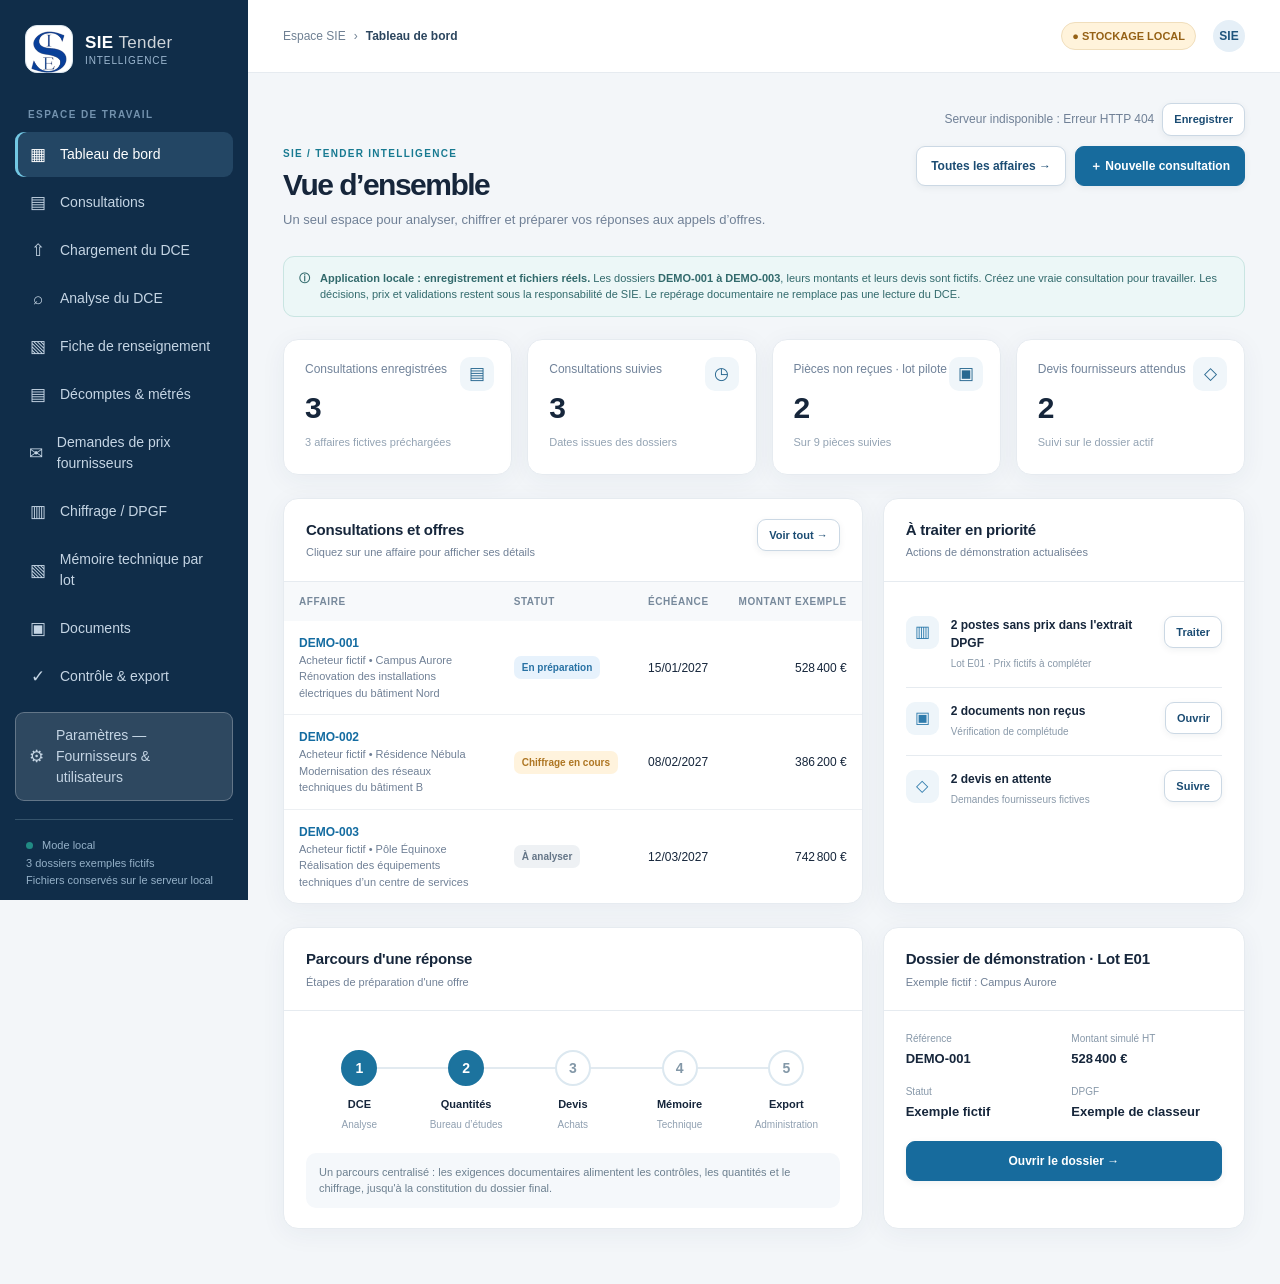
==== static/index.html @ 10ea8c09 "Etat initial du prototype apres nettoyage" ====
<!DOCTYPE html>

<html lang="fr">
<head>
<meta charset="utf-8"/>
<meta content="width=device-width, initial-scale=1" name="viewport"/>
<title>SIE Tender Intelligence · Espace de préparation</title>
<link href="[data-uri]" rel="icon" type="image/png"/>
<style>
:root{--nav:#102d49;--nav2:#173b60;--ink:#16263b;--muted:#708096;--subtle:#9aa9b9;--line:#e6ebf0;--bg:#f3f6f9;--surface:white;--blue:#176ca7;--blue2:#eaf4fc;--teal:#16847c;--green:#147a56;--amber:#b77a23;--red:#bf4b48;--shadow:0 5px 26px rgba(32,59,85,.055);--radius:15px}*{box-sizing:border-box}body{margin:0;background:var(--bg);color:var(--ink);font:14px/1.5 Inter,ui-sans-serif,-apple-system,BlinkMacSystemFont,'Segoe UI',sans-serif}button,input,select{font:inherit}button{cursor:pointer}button:disabled{opacity:.46;cursor:not-allowed}.layout{display:grid;grid-template-columns:248px minmax(0,1fr);min-height:100vh}.side{background:var(--nav);color:#cddbe8;min-height:100vh;position:sticky;top:0;height:100vh;display:flex;flex-direction:column;padding:25px 15px}.brand{display:flex;align-items:center;gap:12px;color:#fff;padding:0 10px 29px}.brandmark{width:48px;height:48px;flex:none;border:1px solid #dce6ee;border-radius:12px;display:grid;place-items:center;padding:4px;background:#fff}.brandmark img{width:100%;height:100%;object-fit:contain;display:block}.brand b{font-size:17px;letter-spacing:.02em}.brand small{font-size:10px;color:#9cb7d0;display:block;margin-top:-2px;letter-spacing:.09em;text-transform:uppercase}.navtitle{color:#7392ae;font-size:10px;letter-spacing:.14em;font-weight:800;margin:5px 13px 10px}.nav{display:flex;flex-direction:column;gap:3px}.nav button{border:0;background:transparent;text-align:left;color:#c5d5e4;width:100%;display:flex;align-items:center;gap:12px;padding:12px 13px;border-radius:9px;font-weight:500}.nav button:hover,.nav button.active{background:#234664;color:white}.nav button.active{box-shadow:inset 3px 0 #72c7e3}.nav .ico{font-size:17px;width:20px;text-align:center;line-height:1}.side-foot{margin-top:auto;border-top:1px solid #35536b;padding:17px 11px 2px;color:#95b1c8;font-size:11px;line-height:1.6}.user-dot{display:inline-block;background:#218b84;width:7px;height:7px;border-radius:50%;margin-right:6px}.main{min-width:0}.top{height:73px;background:#fff;border-bottom:1px solid var(--line);display:flex;align-items:center;justify-content:space-between;padding:0 35px;gap:12px;position:sticky;top:0;z-index:5}.crumb{display:flex;align-items:center;gap:8px;color:#6f8093;font-size:12px}.crumb strong{color:#2c465f;font-weight:650}.top-right{display:flex;align-items:center;gap:17px}.pill{border-radius:100px;background:#fff3db;color:#956115;border:1px solid #f0debc;font-size:11px;font-weight:700;padding:5px 10px;white-space:nowrap}.avatar{width:32px;height:32px;border-radius:50%;background:#e5eff7;color:#1f557d;display:grid;place-items:center;font-weight:700;font-size:12px}.wrap{max-width:1300px;margin:auto;padding:30px 35px 55px}.hero{display:flex;justify-content:space-between;align-items:flex-start;gap:20px;margin-bottom:26px}.kicker{font-weight:750;color:#187a91;text-transform:uppercase;letter-spacing:.13em;font-size:10px;margin:0 0 7px}.hero h1{font-size:30px;letter-spacing:-.05em;line-height:1.13;font-weight:780;margin:0}.hero p{color:var(--muted);margin:9px 0 0;font-size:13px}.btn{border:1px solid #cbd8e4;background:white;color:#1b4c73;border-radius:9px;padding:10px 14px;font-size:12px;font-weight:700;display:inline-flex;align-items:center;justify-content:center;gap:7px;box-shadow:0 2px 7px #102b4310}.btn:hover{background:#f5f9fc}.btn.primary{background:#176b9d;color:white;border-color:#176b9d}.btn.primary:hover{background:#155b85}.btn.sm{padding:7px 11px;font-size:11px}.actions{display:flex;flex-wrap:wrap;gap:9px}.stats{display:grid;grid-template-columns:repeat(4,minmax(0,1fr));gap:15px;margin-bottom:23px}.stat,.card{background:white;border:1px solid var(--line);border-radius:var(--radius);box-shadow:var(--shadow)}.stat{padding:20px 21px;position:relative;min-height:136px;overflow:hidden}.stat .stat-icon{position:absolute;right:17px;top:17px;background:#f0f6fa;color:#296890;width:34px;height:34px;display:grid;place-items:center;border-radius:10px;font-size:17px}.stat p{margin:0 0 15px;color:#71839a;font-size:12px}.stat strong{font-size:30px;line-height:1;letter-spacing:-.04em}.stat span.note{font-size:11px;color:#93a3b3;display:block;margin-top:10px}.cards2{display:grid;grid-template-columns:minmax(0,1.6fr) minmax(290px,1fr);gap:20px}.card{overflow:hidden}.card-head{display:flex;align-items:flex-start;justify-content:space-between;gap:15px;padding:20px 22px;border-bottom:1px solid var(--line)}.card-head h3{margin:0;font-size:15px;font-weight:750;letter-spacing:-.015em}.card-head small{display:block;color:var(--muted);margin-top:3px;font-size:11px}.card-body{padding:20px 22px}.badge{display:inline-flex;align-items:center;gap:5px;border-radius:7px;padding:4px 8px;font-size:10px;font-weight:700;white-space:nowrap}.badge.blue{background:#e7f2fc;color:#2872a4}.badge.green{background:#e6f6ec;color:#187c52}.badge.amber{background:#fff3dd;color:#ae7623}.badge.gray{background:#eef1f4;color:#647587}.badge.red{background:#fae9e8;color:#bd5350}.tiny-dot{width:6px;height:6px;border-radius:50%;background:currentColor;display:inline-block}.table-wrap{overflow-x:auto}table{border-collapse:collapse;width:100%;font-size:12px}th{background:#f7f9fb;text-align:left;font-size:10px;color:#77899b;text-transform:uppercase;letter-spacing:.055em;font-weight:750;padding:12px 15px;white-space:nowrap}td{border-bottom:1px solid #edf0f3;padding:13px 15px;vertical-align:middle}tr:last-child td{border-bottom:0}tr.clickrow{cursor:pointer}tr.clickrow:hover{background:#f7fafc}.small{font-size:11px;color:var(--muted)}.mono{font-variant-numeric:tabular-nums}.strong{font-weight:730}.linklike{color:#146ca1;font-weight:700}.progress{height:7px;background:#eaf0f4;border-radius:10px;overflow:hidden;min-width:74px}.progress>i{height:100%;display:block;background:#3aa99d;border-radius:10px}.progressline{display:flex;gap:10px;align-items:center}.item{padding:14px 0;border-bottom:1px solid var(--line);display:flex;align-items:start;gap:12px}.item:last-child{border:0}.item .bubble{width:33px;height:33px;flex:none;display:grid;place-items:center;background:#eef5fa;border-radius:9px;color:#2e7bac;font-size:16px}.item p{margin:0;font-size:12px;font-weight:690}.item small{color:#8999a9;font-size:10px}.item-right{margin-left:auto}.banner{background:#ecf7f7;border:1px solid #c9e5e2;padding:13px 15px;border-radius:11px;color:#326a6c;display:flex;gap:10px;font-size:11px;margin-bottom:22px;align-items:start}.sectiongap{margin-top:23px}.tabstrip{display:flex;gap:5px;border-bottom:1px solid #e1e9ef;margin:0 0 22px;padding:0 0 12px;flex-wrap:wrap}.tabstrip button{background:transparent;border:0;border-radius:8px;padding:8px 12px;color:#74879a;font-size:12px;font-weight:650}.tabstrip button.active{background:#e7f2fb;color:#1a6592}.grid3{display:grid;grid-template-columns:repeat(3,minmax(0,1fr));gap:16px}.mini{background:white;border:1px solid var(--line);border-radius:12px;padding:18px;box-shadow:var(--shadow)}.mini small{display:block;color:var(--muted);font-size:11px;margin-bottom:8px}.mini strong{font-size:22px;letter-spacing:-.02em}.timeline{position:relative;display:grid;grid-template-columns:repeat(5,1fr);gap:0;margin:19px 0}.step{text-align:center;position:relative;min-width:0}.step:before{content:'';position:absolute;top:17px;left:0;width:100%;height:2px;background:#e2eaf0}.step:first-child:before{left:50%;width:50%}.step:last-child:before{width:50%}.step .node{margin:0 auto 10px;z-index:1;position:relative;width:36px;height:36px;border:2px solid #dce8f0;background:white;border-radius:50%;display:grid;place-items:center;color:#8398a8;font-weight:750}.step.on .node{background:#1c739e;color:white;border-color:#1c739e}.step strong{display:block;font-size:11px}.step small{font-size:10px;color:#90a0b1}.info-grid{display:grid;grid-template-columns:1fr 1fr;gap:15px}.info-block label{display:block;font-size:10px;color:#8798a9;margin-bottom:2px}.info-block strong{font-size:13px}.bullets{display:grid;gap:0}.bullet{display:flex;gap:12px;align-items:center;border-bottom:1px solid var(--line);padding:13px 0}.bullet:last-child{border:0}.bullet .num{font-weight:800;color:#2c789d;border-radius:8px;background:#e8f3f8;padding:6px 9px;font-size:12px}.bullet div{flex:1}.bullet b{display:block;font-size:12px}.bullet small{color:#8091a1}.field{border:1px solid #d5dfe7;background:#fff;border-radius:8px;padding:8px 10px;min-width:75px;font-size:12px;max-width:100%;color:#1e3449}.field:focus{outline:2px solid #9ccfe8;outline-offset:1px}.field.price{width:102px;text-align:right}.field.qty{width:75px;text-align:right}.money{text-align:right;font-variant-numeric:tabular-nums;white-space:nowrap}.numcol{text-align:right}.check{accent-color:#1d807d;width:17px;height:17px;cursor:pointer}.docrow{padding:13px 0;display:grid;grid-template-columns:1fr auto auto;align-items:center;gap:12px;border-bottom:1px solid var(--line)}.docrow:last-child{border:0}.docrow h4{font-size:12px;margin:0}.docrow p{margin:1px 0 0;font-size:10px;color:#8798ab}.docrow label{display:flex;gap:5px;align-items:center;font-size:10px;color:#7b8b9b}.dochead{margin:22px 0 6px;font-size:11px;text-transform:uppercase;color:#637d94;letter-spacing:.1em}.callout{border:1px solid #dce8f0;border-radius:10px;padding:14px 17px;background:#f8fbfd;font-size:12px}.err{border-left:3px solid #d49241;background:#fffaf2;padding:11px 13px;margin-bottom:8px;font-size:12px}.good{border-left-color:#24866b;background:#f5fcf9}.pie{width:117px;height:117px;border-radius:50%;display:grid;place-items:center;position:relative;background:conic-gradient(#258a9d var(--pct),#eaf1f4 0)}.pie:after{content:'';position:absolute;inset:13px;border-radius:50%;background:white}.pie strong{z-index:1;font-size:25px}.center{display:flex;align-items:center;justify-content:center;gap:22px}.bar-group{display:flex;align-items:center;gap:12px;margin:10px 0}.bar-group span{font-size:11px;width:145px;color:#61778c}.bar-group .progress{flex:1;height:9px}.bar-group em{width:35px;text-align:right;color:#789;font-size:11px;font-style:normal}.toolbar{display:flex;align-items:center;justify-content:space-between;gap:12px;flex-wrap:wrap;margin-bottom:15px}.filters{display:flex;gap:8px}.empty{padding:35px;text-align:center;color:#8295a4}.footnote{font-size:11px;color:#8293a3;line-height:1.6;margin:12px 0 0}.toast{position:fixed;right:28px;bottom:28px;z-index:20;background:#143853;color:white;padding:13px 20px;border-radius:10px;box-shadow:0 8px 24px #0b243044;font-size:12px;max-width:350px;opacity:0;transform:translateY(12px);transition:.25s;pointer-events:none}.toast.show{opacity:1;transform:translateY(0)}.totalfoot{background:#f7fafc;font-weight:750}.colored-number{color:#1b7d74}.hide{display:none!important}.descbox{background:#f5f8fb;border-radius:10px;padding:11px 13px;margin-top:10px;font-size:11px;color:#6d8090}.sourcechip{background:#edf4f8;color:#47728d;padding:4px 8px;border-radius:6px;font-size:10px;white-space:nowrap}.two-btns{display:flex;gap:9px;flex-wrap:wrap}.footerlabel{display:flex;justify-content:space-between;align-items:center;padding:0 4px;margin-top:21px;color:#91a0ad;font-size:11px}.flexcol{display:flex;flex-direction:column;gap:2px}.donutkey{display:grid;gap:9px}.donutkey span{font-size:12px;color:#708397}.searchfield{width:250px;max-width:100%}.fileinput{position:absolute;left:-9999px}.previewfile{font-family:ui-monospace,monospace;font-size:11px;line-height:2;color:#5c778c;background:#f8fbfd;border:1px solid var(--line);padding:15px;border-radius:10px;white-space:pre-wrap}a{color:#2877a4}
@media(max-width:1100px){.layout{grid-template-columns:212px 1fr}.top{padding:0 22px}.wrap{padding:24px 22px}.stats{grid-template-columns:repeat(2,1fr)}.cards2{grid-template-columns:1fr}.side{padding:20px 10px}}@media(max-width:710px){.layout{display:block}.side{position:static;height:auto;min-height:0;padding:12px}.brand{padding-bottom:8px}.navtitle,.side-foot{display:none}.nav{display:flex;flex-direction:row;overflow-x:auto;padding-bottom:3px}.nav button{width:auto;white-space:nowrap;font-size:11px;padding:9px}.nav .ico{display:none}.top{height:55px;padding:0 15px}.top-right{gap:8px}.crumb{font-size:11px}.wrap{padding:20px 14px}.hero{flex-direction:column;gap:14px;margin-bottom:18px}.hero h1{font-size:25px}.grid3{grid-template-columns:1fr}.info-grid{grid-template-columns:1fr}.stats{gap:9px}.stat{min-height:115px;padding:15px}.stat strong{font-size:25px}.stat p{font-size:11px}.timeline{grid-template-columns:1fr;gap:10px}.step{display:flex;align-items:center;text-align:left;gap:11px}.step:before{display:none}.step .node{margin:0}.step small{display:inline}.docrow{grid-template-columns:1fr 80px 80px}.card-head,.card-body{padding:16px}}

.dce-drop{border:2px dashed #93a8c7;border-radius:14px;padding:30px 18px;text-align:center;background:rgba(100,145,200,.06);margin-top:16px}.dce-drop.over{border-color:#2364ad;background:rgba(35,100,173,.13)}.dce-drop h3{margin:0 0 8px}.dce-drop p{margin:0}.dce-summary{display:grid;grid-template-columns:repeat(3,minmax(0,1fr));gap:12px;margin:18px 0}.dce-summary>div{border:1px solid #dce3ee;border-radius:10px;padding:14px;min-width:0}.dce-summary small{display:block;margin-bottom:7px}.dce-summary strong{display:block;font-size:18px;overflow-wrap:anywhere}.dce-filelist{max-height:330px;overflow:auto;border:1px solid #dce3ee;border-radius:10px}.dce-file{display:grid;grid-template-columns:25px minmax(0,1fr) auto;gap:9px;align-items:center;padding:9px 12px;border-bottom:1px solid #e8edf4;font-size:13px}.dce-file span:nth-child(2){overflow-wrap:anywhere}.dce-file small{white-space:nowrap}@media(max-width:650px){.dce-summary{grid-template-columns:1fr}}
.fiche-grid{display:grid;grid-template-columns:repeat(auto-fit,minmax(245px,1fr));gap:15px}.fiche-field{display:flex;flex-direction:column;gap:6px;font-size:13px;font-weight:600;color:var(--ink)}.fiche-field .field{font-weight:400}.fiche-decisions{display:flex;flex-wrap:wrap;gap:18px}.fiche-decisions label{display:flex;align-items:center;gap:7px;font-weight:600}@media print{.side,.topbar,.hero .actions,.btn,.banner{display:none!important}.layout{display:block}.main{margin:0!important;padding:0!important}}

.side{overflow-y:auto;overscroll-behavior:contain;scrollbar-width:thin;scrollbar-color:#6e91ad transparent}.side .nav{min-height:max-content}.side .nav{flex:0 0 auto}.side-foot{margin-top:auto;flex-shrink:0}@media(max-width:710px){.side{overflow:visible;height:auto}.nav{overflow-x:auto;scrollbar-width:thin}}

/* Accès permanent aux paramètres et défilement intégral du menu */
.side{height:100vh;overflow-y:auto!important;overflow-x:hidden!important;position:sticky;top:0}
.side .nav{overflow:visible!important;flex-shrink:0}
#sie-settings-shortcut{position:fixed;right:20px;bottom:18px;z-index:1000;border:0;border-radius:12px;background:#176ca7;color:white;padding:12px 17px;box-shadow:0 6px 22px #102d4950;cursor:pointer;font-weight:700}
@media(max-width:700px){#sie-settings-shortcut{right:10px;bottom:10px;padding:10px}}
</style>

</head>
<body>
<div class="layout"><aside class="side"><div class="brand"><div class="brandmark"><img alt="Logo SIE" height="40" src="[data-uri]" width="40"/></div><div><b>SIE <span style="font-weight:400;opacity:.8">Tender</span></b><small>INTELLIGENCE</small></div></div><div class="navtitle">ESPACE DE TRAVAIL</div><nav class="nav" id="nav"></nav><div class="side-foot"><span class="user-dot"></span> Mode local<br/>3 dossiers exemples fictifs<br/>Fichiers conservés sur le serveur local</div></aside><div class="main"><header class="top"><div class="crumb">Espace SIE <span>›</span> <strong id="crumb">Tableau de bord</strong></div><div class="top-right"><span class="pill">● STOCKAGE LOCAL</span><span class="avatar">SIE</span></div></header><main class="wrap" id="app"></main></div></div><div class="toast" id="toast" role="status"></div>

<script src="/static/app.js"></script>
<script src="/static/integration.js"></script>
</body></html>
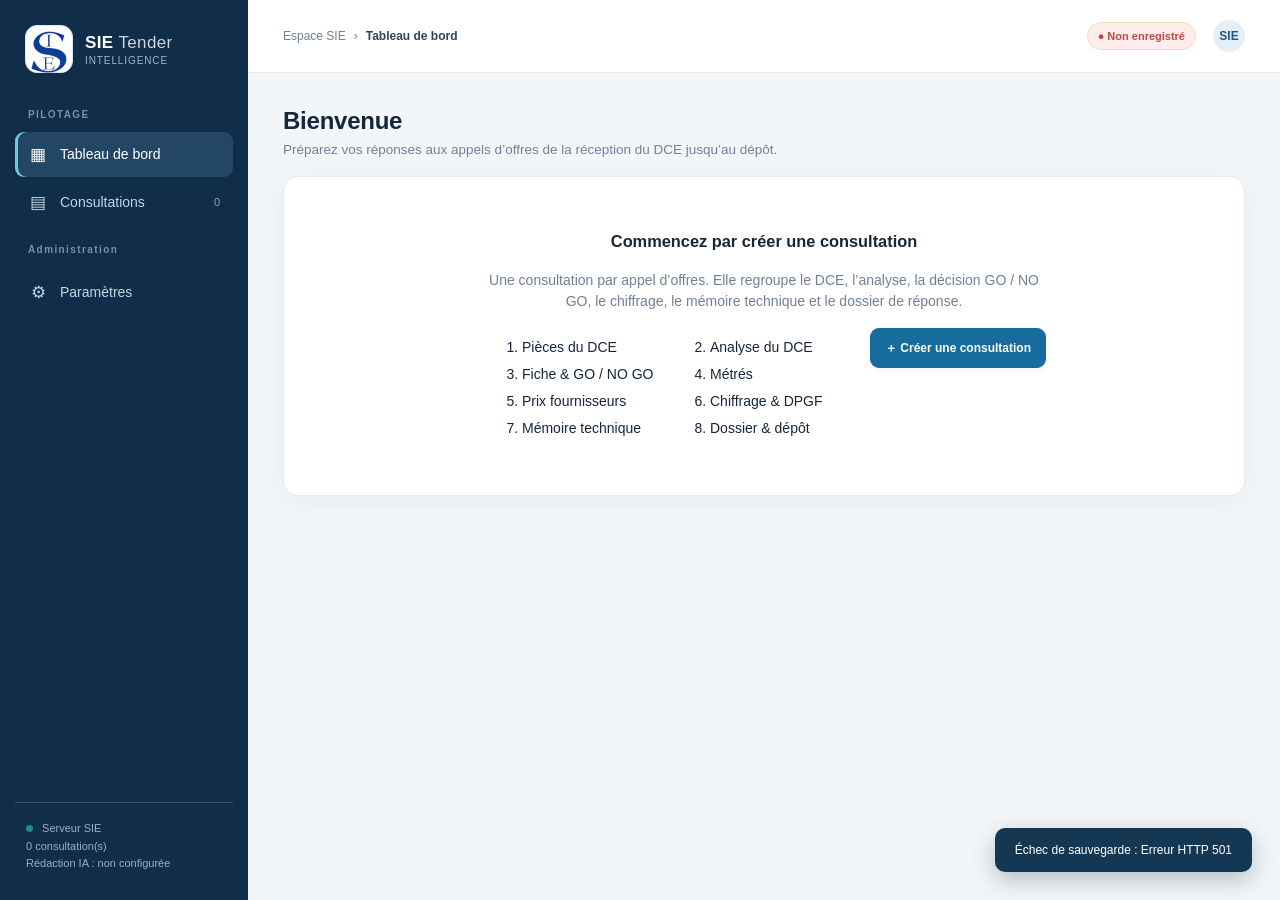
==== commit b3c0a6a5: "Plateforme : interface par etapes, sans donnees d'exemple ni doublons - Navigation en 8 etapes par c" ====
--- a/static/index.html
+++ b/static/index.html
@@ -22,10 +22,12 @@
 @media(max-width:700px){#sie-settings-shortcut{right:10px;bottom:10px;padding:10px}}
 </style>
 
+<link rel="stylesheet" href="/static/plateforme.css?v=s7c"/>
 </head>
 <body>
-<div class="layout"><aside class="side"><div class="brand"><div class="brandmark"><img alt="Logo SIE" height="40" src="[data-uri]" width="40"/></div><div><b>SIE <span style="font-weight:400;opacity:.8">Tender</span></b><small>INTELLIGENCE</small></div></div><div class="navtitle">ESPACE DE TRAVAIL</div><nav class="nav" id="nav"></nav><div class="side-foot"><span class="user-dot"></span> Mode local<br/>3 dossiers exemples fictifs<br/>Fichiers conservés sur le serveur local</div></aside><div class="main"><header class="top"><div class="crumb">Espace SIE <span>›</span> <strong id="crumb">Tableau de bord</strong></div><div class="top-right"><span class="pill">● STOCKAGE LOCAL</span><span class="avatar">SIE</span></div></header><main class="wrap" id="app"></main></div></div><div class="toast" id="toast" role="status"></div>
+<div class="layout"><aside class="side"><div class="brand"><div class="brandmark"><img alt="Logo SIE" height="40" src="[data-uri]" width="40"/></div><div><b>SIE <span style="font-weight:400;opacity:.8">Tender</span></b><small>INTELLIGENCE</small></div></div><div class="navtitle">ESPACE DE TRAVAIL</div><nav class="nav" id="nav"></nav><div class="side-foot"><span class="user-dot"></span> Mode local<br/>Fichiers conservés sur le serveur local</div></aside><div class="main"><header class="top"><div class="crumb">Espace SIE <span>›</span> <strong id="crumb">Tableau de bord</strong></div><div class="top-right"><span class="pill">● STOCKAGE LOCAL</span><span class="avatar">SIE</span></div></header><main class="wrap" id="app"></main></div></div><div class="toast" id="toast" role="status"></div>
 
-<script src="/static/app.js"></script>
-<script src="/static/integration.js"></script>
+<script src="/static/app.js?v=s7"></script>
+<script src="/static/integration.js?v=s7"></script>
+<script src="/static/plateforme.js?v=s7c"></script>
 </body></html>
--- a/static/plateforme.css
+++ b/static/plateforme.css
@@ -0,0 +1,48 @@
+/* SIE-Tender-AI — mise en page plateforme */
+.hero.pf-head,.pf-head{display:flex;justify-content:space-between;align-items:flex-end;gap:14px;flex-wrap:wrap;margin:4px 0 16px}
+.pf-head h1{font-size:24px;line-height:1.2;margin:0 0 4px;letter-spacing:-.01em}
+.pf-head p{margin:0;color:var(--muted);font-size:13.5px;max-width:720px}
+.pf-head .actions{display:flex;gap:8px;flex-wrap:wrap}
+.pf-bar{background:white;border:1px solid var(--line);border-radius:var(--radius);box-shadow:var(--shadow);padding:12px 14px;margin-bottom:18px;position:sticky;top:0;z-index:5}
+.pf-bar-top{display:flex;gap:12px;align-items:center;flex-wrap:wrap}
+.pf-select{flex:1;min-width:220px;max-width:520px;font-weight:600}
+.pf-meta{display:flex;gap:12px;align-items:center;flex-wrap:wrap;font-size:12.5px;color:var(--muted)}
+.pf-meta b{color:var(--ink)}
+.pf-steps{display:flex;gap:4px;margin-top:10px;overflow-x:auto;padding-bottom:2px}
+.pf-step{flex:1;min-width:84px;display:flex;align-items:center;gap:6px;border:1px solid var(--line);background:#f8fafc;border-radius:10px;padding:6px 8px;cursor:pointer;font:inherit;font-size:11.5px;color:var(--muted);text-align:left}
+.pf-step i{font-style:normal;flex:none;width:20px;height:20px;border-radius:50%;display:grid;place-items:center;font-size:11px;font-weight:700;background:#e8edf2;color:var(--muted)}
+.pf-step span{white-space:nowrap;overflow:hidden;text-overflow:ellipsis}
+.pf-step.fait i{background:var(--green);color:white}
+.pf-step.encours i{background:#f3dfbd;color:#7a5212}
+.pf-step.on{border-color:var(--blue);background:#eef6fc;color:var(--ink);font-weight:600}
+.pf-step:hover{border-color:#b9cddd}
+.pf-tabs{display:flex;gap:4px;border-bottom:1px solid var(--line);margin:14px 0 14px;overflow-x:auto}
+.pf-tabs button{border:0;background:none;font:inherit;font-size:13.5px;padding:9px 12px;color:var(--muted);cursor:pointer;border-bottom:2px solid transparent;white-space:nowrap}
+.pf-tabs button.on{color:var(--blue);border-bottom-color:var(--blue);font-weight:600}
+.pf-seg{display:inline-flex;border:1px solid var(--line);border-radius:10px;overflow:hidden}
+.pf-seg button{border:0;background:white;font:inherit;font-size:13px;padding:7px 12px;cursor:pointer;color:var(--muted)}
+.pf-seg button.on{background:var(--nav);color:white}
+.pf-memo-head{display:flex;gap:14px;align-items:center;flex-wrap:wrap}
+.pf-inline{display:flex;gap:10px;align-items:center;flex-wrap:wrap}
+.pf-inline label{display:flex;gap:6px;align-items:center}
+.pf-section{border:1px solid var(--line);border-radius:10px;margin:10px 0;background:#fbfcfd}
+.pf-section summary{cursor:pointer;padding:10px 12px;font-weight:600;font-size:13.5px}
+.pf-section textarea{width:calc(100% - 24px);margin:0 12px 12px;min-height:140px;line-height:1.5}
+.pf-section>.dce-file,.pf-section>p{margin:4px 12px}
+.pf-dot{font-size:11px;line-height:1}
+.pf-dot.fait{color:#4fc08d}.pf-dot.encours{color:#e8b05a}.pf-dot.afaire{color:rgba(255,255,255,.35)}
+.pf-section .pf-dot.afaire{color:#b8c4d0}
+.pf-count{font-size:11px;opacity:.7}
+.nav .navtitle,.pf-navcase{margin-top:14px}
+.pf-navcase{color:#9fd0f5!important;overflow:hidden;text-overflow:ellipsis;white-space:nowrap}
+.pf-mini{display:flex;gap:3px;margin-bottom:4px}
+.pf-mini i{width:14px;height:6px;border-radius:3px;background:#e3e9ef}
+.pf-mini i.fait{background:var(--green)}.pf-mini i.encours{background:#e8b05a}
+tr.pf-sel{background:#f2f8fd}
+.pf-empty{text-align:center;padding:36px 20px}
+.pf-empty p{max-width:560px;margin:8px auto 16px;color:var(--muted)}
+.pf-ol{display:inline-grid;grid-template-columns:repeat(2,minmax(160px,auto));gap:6px 28px;text-align:left;margin:4px auto 20px;color:var(--ink)}
+.pf-check{display:flex;gap:8px;align-items:center;padding:8px 0;border-bottom:1px solid var(--line)}
+.pill.pf-err{background:#fdecea;color:var(--red)}
+.kicker{display:none}
+@media (max-width:760px){.pf-step span{display:none}.pf-step{min-width:34px;justify-content:center}.pf-ol{grid-template-columns:1fr}}
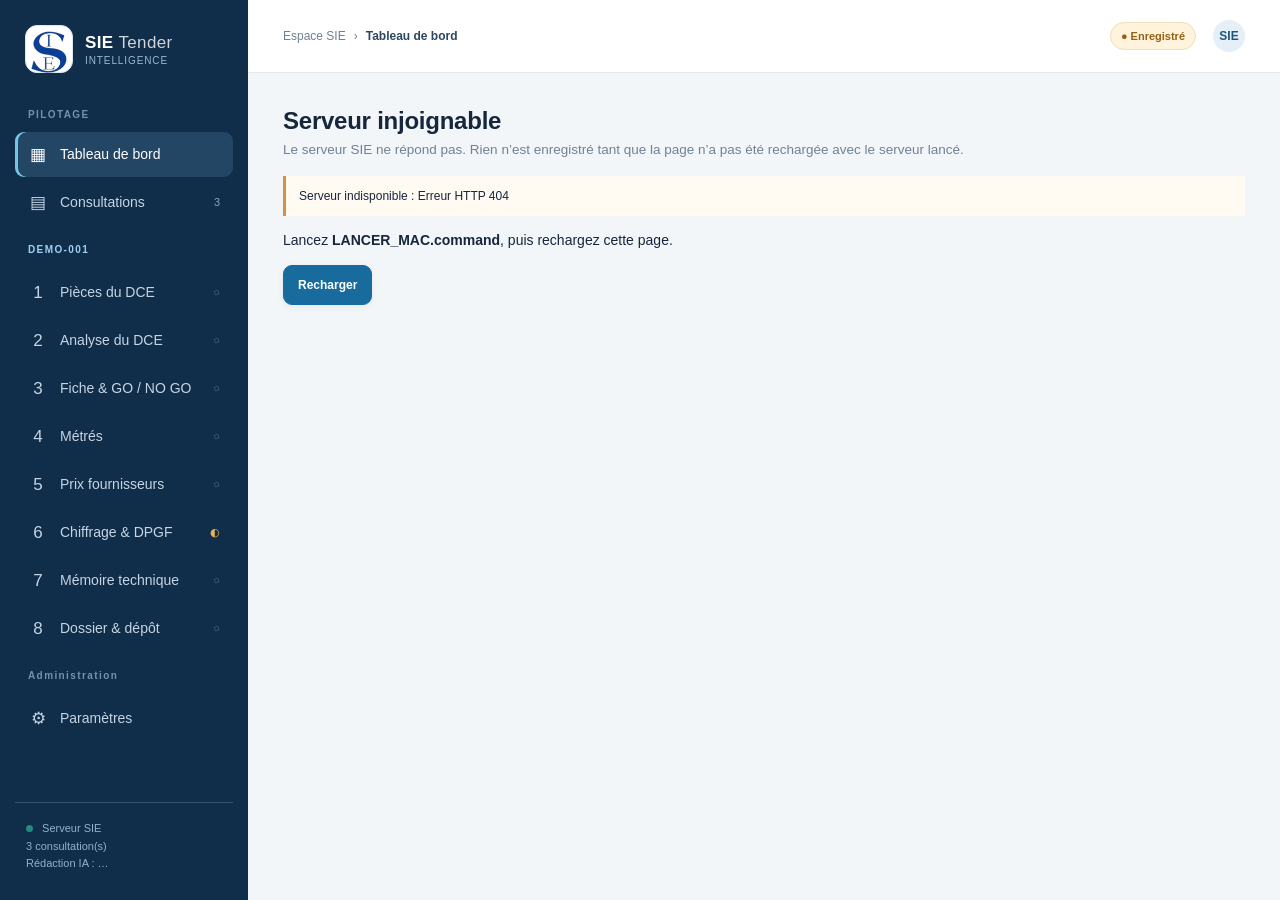
==== commit d7719940: "Protection des donnees : un etat vide ne peut plus ecraser les consultations - Serveur : refus (409)" ====
--- a/static/index.html
+++ b/static/index.html
@@ -22,12 +22,12 @@
 @media(max-width:700px){#sie-settings-shortcut{right:10px;bottom:10px;padding:10px}}
 </style>
 
-<link rel="stylesheet" href="/static/plateforme.css?v=s7c"/>
+<link rel="stylesheet" href="/static/plateforme.css?v=s7e"/>
 </head>
 <body>
 <div class="layout"><aside class="side"><div class="brand"><div class="brandmark"><img alt="Logo SIE" height="40" src="[data-uri]" width="40"/></div><div><b>SIE <span style="font-weight:400;opacity:.8">Tender</span></b><small>INTELLIGENCE</small></div></div><div class="navtitle">ESPACE DE TRAVAIL</div><nav class="nav" id="nav"></nav><div class="side-foot"><span class="user-dot"></span> Mode local<br/>Fichiers conservés sur le serveur local</div></aside><div class="main"><header class="top"><div class="crumb">Espace SIE <span>›</span> <strong id="crumb">Tableau de bord</strong></div><div class="top-right"><span class="pill">● STOCKAGE LOCAL</span><span class="avatar">SIE</span></div></header><main class="wrap" id="app"></main></div></div><div class="toast" id="toast" role="status"></div>
 
 <script src="/static/app.js?v=s7"></script>
 <script src="/static/integration.js?v=s7"></script>
-<script src="/static/plateforme.js?v=s7c"></script>
+<script src="/static/plateforme.js?v=s7e"></script>
 </body></html>
